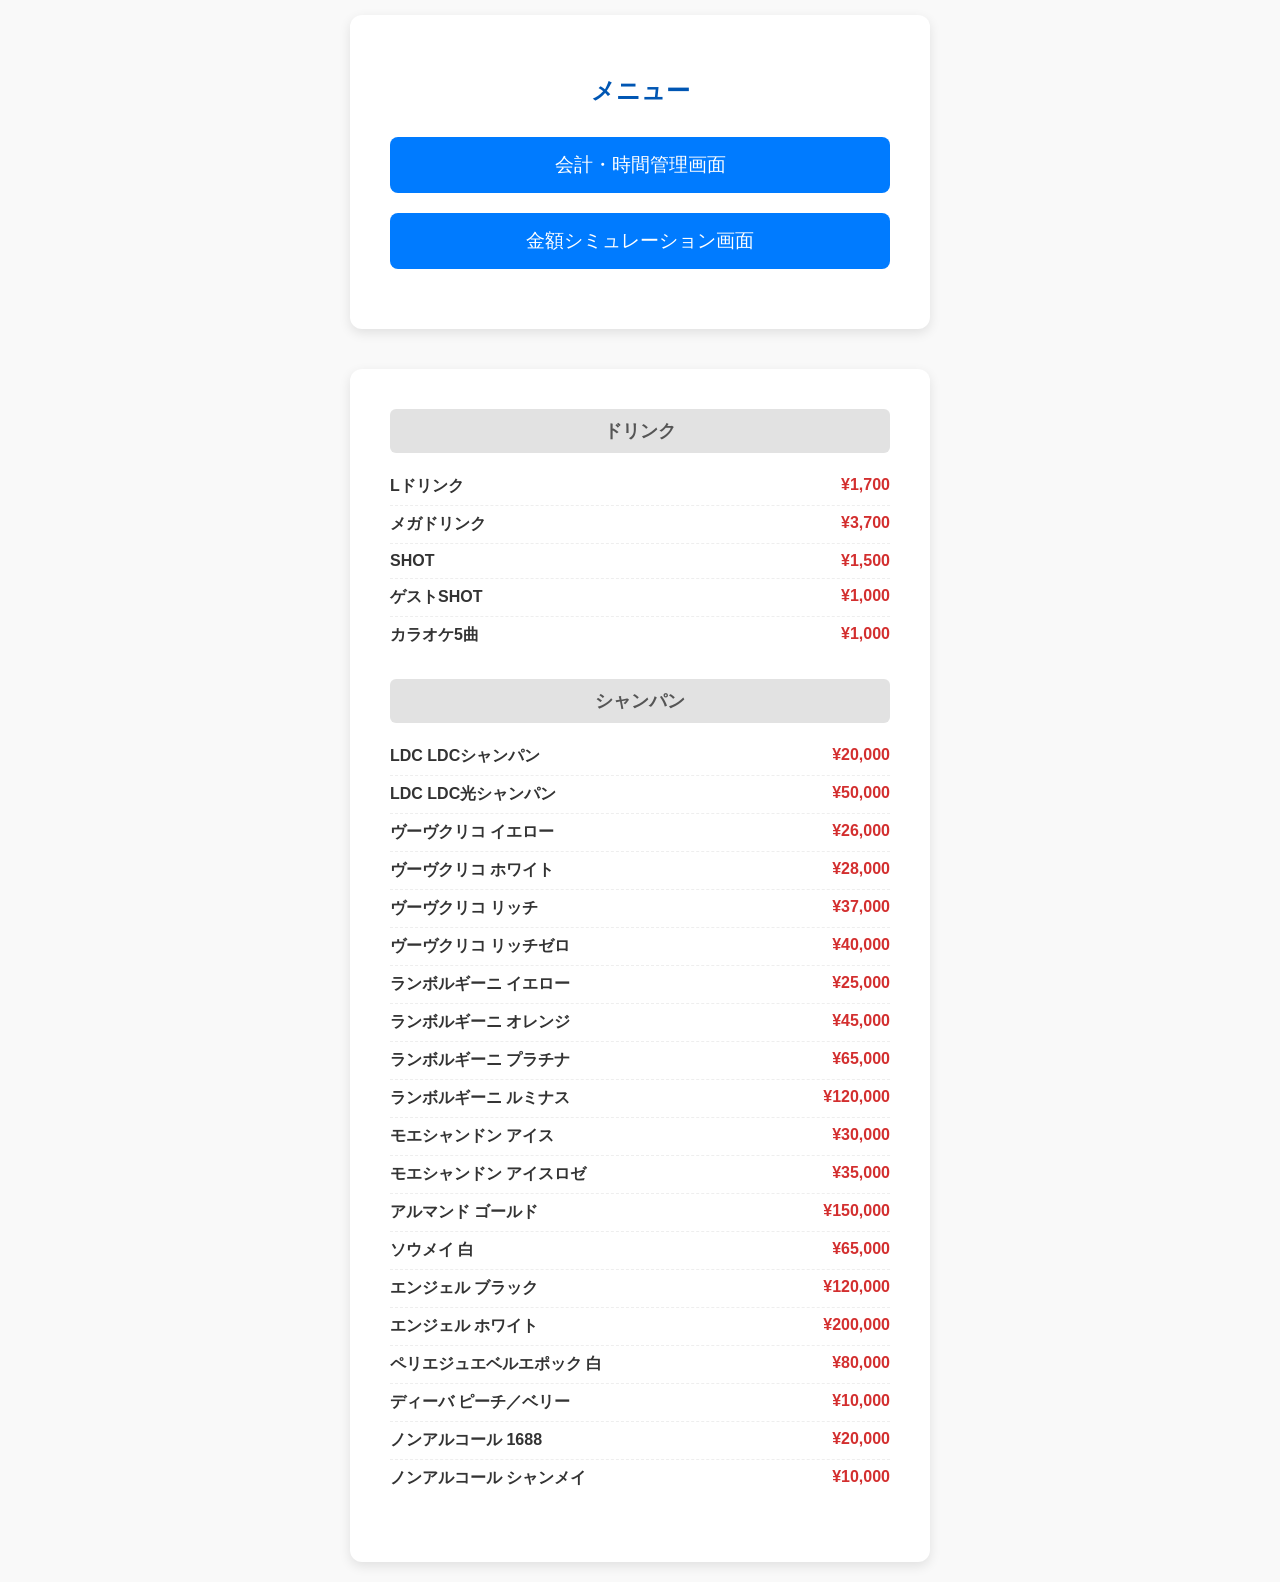
==== menu.html @ 04d0ab97 "メニュー画面を追加" ====
<!DOCTYPE html>
<html lang="ja">
<head>
  <meta charset="UTF-8">
  <meta name="viewport" content="width=device-width, initial-scale=1.0, maximum-scale=1.0, user-scalable=no">
  <title>メニュー画面</title>
  <meta name="apple-mobile-web-app-capable" content="yes">
  <meta name="apple-mobile-web-app-status-bar-style" content="black">
  <meta name="mobile-web-app-capable" content="yes">
  <link rel="manifest" href="manifest.json">
  <link rel="apple-touch-icon" href="icons/icon-192x192.png">

  <style>
    body {
      font-family: 'Helvetica Neue', sans-serif;
      margin: 0;
      padding: 15px;
      background-color: #f9f9f9;
      color: #333;
      display: flex;
      flex-direction: column;
      align-items: center;
      min-height: 100vh;
      box-sizing: border-box;
      padding-bottom: 20px; /* 下部に少しスペース */
    }

    h2 {
      text-align: center;
      margin-top: 20px;
      margin-bottom: 30px;
      color: #0056b3;
    }

    .container {
      max-width: 500px;
      width: 100%;
      background: #fff;
      border-radius: 12px;
      box-shadow: 0 4px 12px rgba(0,0,0,0.1);
      padding: 30px;
      text-align: center;
      margin-bottom: 20px; /* 下部コンテンツとの間隔 */
    }

    .menu-item {
      margin-bottom: 20px;
    }

    .menu-item a {
      display: block;
      background-color: #007bff;
      color: white;
      text-decoration: none;
      padding: 15px 20px;
      border-radius: 8px;
      font-size: 1.2rem;
      transition: background-color 0.2s ease;
    }

    .menu-item a:hover {
      background-color: #0056b3;
    }

    /* メニューコンテンツのスタイル */
    .menu-content {
      max-width: 500px;
      width: 100%;
      background: #fff;
      border-radius: 12px;
      box-shadow: 0 4px 12px rgba(0,0,0,0.1);
      padding: 20px;
      margin-top: 20px;
    }

    .menu-category {
      margin-bottom: 25px;
    }

    .menu-category h3 {
      background-color: #e2e2e2;
      color: #555;
      padding: 10px;
      border-radius: 6px;
      margin-top: 0;
      margin-bottom: 15px;
      font-size: 1.1rem;
      text-align: center;
    }

    .menu-list {
      list-style: none;
      padding: 0;
      margin: 0;
    }

    .menu-list li {
      display: flex;
      justify-content: space-between;
      padding: 8px 0;
      border-bottom: 1px dashed #eee;
      font-size: 1rem;
    }

    .menu-list li:last-child {
      border-bottom: none;
    }

    .menu-item-name {
      font-weight: bold;
      color: #333;
      flex-grow: 1; /* 名前が長い場合にも対応 */
      text-align: left;
    }

    .menu-item-price {
      font-weight: bold;
      color: #d32f2f; /* 価格は赤系で強調 */
      text-align: right;
      white-space: nowrap; /* 価格の折り返し防止 */
      margin-left: 10px; /* 名前との間隔 */
    }

    /* PWA更新通知バー (index.htmlと共通スタイル) */
    #updateNotification {
      display: none;
      text-align: center;
      padding: 10px;
      background-color: #ffeb3b;
      color: #333;
      margin-top: 20px;
      margin-bottom: 20px;
      border-radius: 8px;
      font-weight: bold;
      width: 100%;
      max-width: 500px;
      box-sizing: border-box;
    }

    #updateNotification button {
      background-color: #007bff;
      color: white;
      border: none;
      padding: 8px 15px;
      border-radius: 5px;
      margin-left: 10px;
      cursor: pointer;
    }

    /* レスポンシブ対応 */
    @media (min-width: 600px) {
      .container, .menu-content, #updateNotification {
        padding: 40px;
      }
    }
  </style>
</head>
<body>
  <div id="updateNotification">
    新しいバージョンがあります！ <button id="updateButton">今すぐ更新</button>
  </div>

  <div class="container">
    <h2>メニュー</h2>

    <div class="menu-item">
      <a href="index.html">会計・時間管理画面</a>
    </div>

    <div class="menu-item">
      <a href="simulation.html">金額シミュレーション画面</a>
    </div>
  </div>

  <div class="menu-content">
    <div class="menu-category">
      <h3>ドリンク</h3>
      <ul class="menu-list">
        <li><span class="menu-item-name">Lドリンク</span><span class="menu-item-price">¥1,700</span></li>
        <li><span class="menu-item-name">メガドリンク</span><span class="menu-item-price">¥3,700</span></li>
        <li><span class="menu-item-name">SHOT</span><span class="menu-item-price">¥1,500</span></li>
        <li><span class="menu-item-name">ゲストSHOT</span><span class="menu-item-price">¥1,000</span></li>
        <li><span class="menu-item-name">カラオケ5曲</span><span class="menu-item-price">¥1,000</span></li>
      </ul>
    </div>

    <div class="menu-category">
      <h3>シャンパン</h3>
      <ul class="menu-list">
        <li><span class="menu-item-name">LDC LDCシャンパン</span><span class="menu-item-price">¥20,000</span></li>
        <li><span class="menu-item-name">LDC LDC光シャンパン</span><span class="menu-item-price">¥50,000</span></li>
        <li><span class="menu-item-name">ヴーヴクリコ イエロー</span><span class="menu-item-price">¥26,000</span></li>
        <li><span class="menu-item-name">ヴーヴクリコ ホワイト</span><span class="menu-item-price">¥28,000</span></li>
        <li><span class="menu-item-name">ヴーヴクリコ リッチ</span><span class="menu-item-price">¥37,000</span></li>
        <li><span class="menu-item-name">ヴーヴクリコ リッチゼロ</span><span class="menu-item-price">¥40,000</span></li>
        <li><span class="menu-item-name">ランボルギーニ イエロー</span><span class="menu-item-price">¥25,000</span></li>
        <li><span class="menu-item-name">ランボルギーニ オレンジ</span><span class="menu-item-price">¥45,000</span></li>
        <li><span class="menu-item-name">ランボルギーニ プラチナ</span><span class="menu-item-price">¥65,000</span></li>
        <li><span class="menu-item-name">ランボルギーニ ルミナス</span><span class="menu-item-price">¥120,000</span></li>
        <li><span class="menu-item-name">モエシャンドン アイス</span><span class="menu-item-price">¥30,000</span></li>
        <li><span class="menu-item-name">モエシャンドン アイスロゼ</span><span class="menu-item-price">¥35,000</span></li>
        <li><span class="menu-item-name">アルマンド ゴールド</span><span class="menu-item-price">¥150,000</span></li>
        <li><span class="menu-item-name">ソウメイ 白</span><span class="menu-item-price">¥65,000</span></li>
        <li><span class="menu-item-name">エンジェル ブラック</span><span class="menu-item-price">¥120,000</span></li>
        <li><span class="menu-item-name">エンジェル ホワイト</span><span class="menu-item-price">¥200,000</span></li>
        <li><span class="menu-item-name">ペリエジュエベルエポック 白</span><span class="menu-item-price">¥80,000</span></li>
        <li><span class="menu-item-name">ディーバ ピーチ／ベリー</span><span class="menu-item-price">¥10,000</span></li>
        <li><span class="menu-item-name">ノンアルコール 1688</span><span class="menu-item-price">¥20,000</span></li>
        <li><span class="menu-item-name">ノンアルコール シャンメイ</span><span class="menu-item-price">¥10,000</span></li>
      </ul>
    </div>
  </div>

  <script>
    // Service Workerの更新通知と処理 (index.htmlと共通)
    let serviceWorkerNewWorker; // Service Workerの新しいインスタンスを保持

    function showUpdateBar() {
      const updateNotification = document.getElementById('updateNotification');
      const updateButton = document.getElementById('updateButton');

      if (updateNotification && updateButton) {
        updateNotification.style.display = 'block';
        updateButton.addEventListener('click', () => {
          if (serviceWorkerNewWorker) {
            serviceWorkerNewWorker.postMessage({ action: 'skipWaiting' }); // Service Workerに更新を指示
          }
        });
      }
    }

    // Service Workerの登録部分にイベントリスナーを追加 (index.htmlと共通)
    if ('serviceWorker' in navigator) {
      window.addEventListener('load', () => {
        navigator.serviceWorker.register('./service-worker.js')
          .then(reg => {
            console.log('ServiceWorker registration successful with scope: ', reg.scope);

            reg.addEventListener('updatefound', () => {
              serviceWorkerNewWorker = reg.installing; // 新しいService Workerを保存

              serviceWorkerNewWorker.addEventListener('statechange', () => {
                if (serviceWorkerNewWorker.state === 'installed') {
                  if (navigator.serviceWorker.controller) {
                    showUpdateBar(); // 更新ボタンを表示
                  }
                }
              });
            });
          })
          .catch(err => {
            console.log('ServiceWorker registration failed: ', err);
          });

        // 新しいService Workerがアクティブ化されたらページをリロード
        navigator.serviceWorker.addEventListener('controllerchange', () => {
          window.location.reload();
        });
      });
    }
  </script>
</body>
</html>
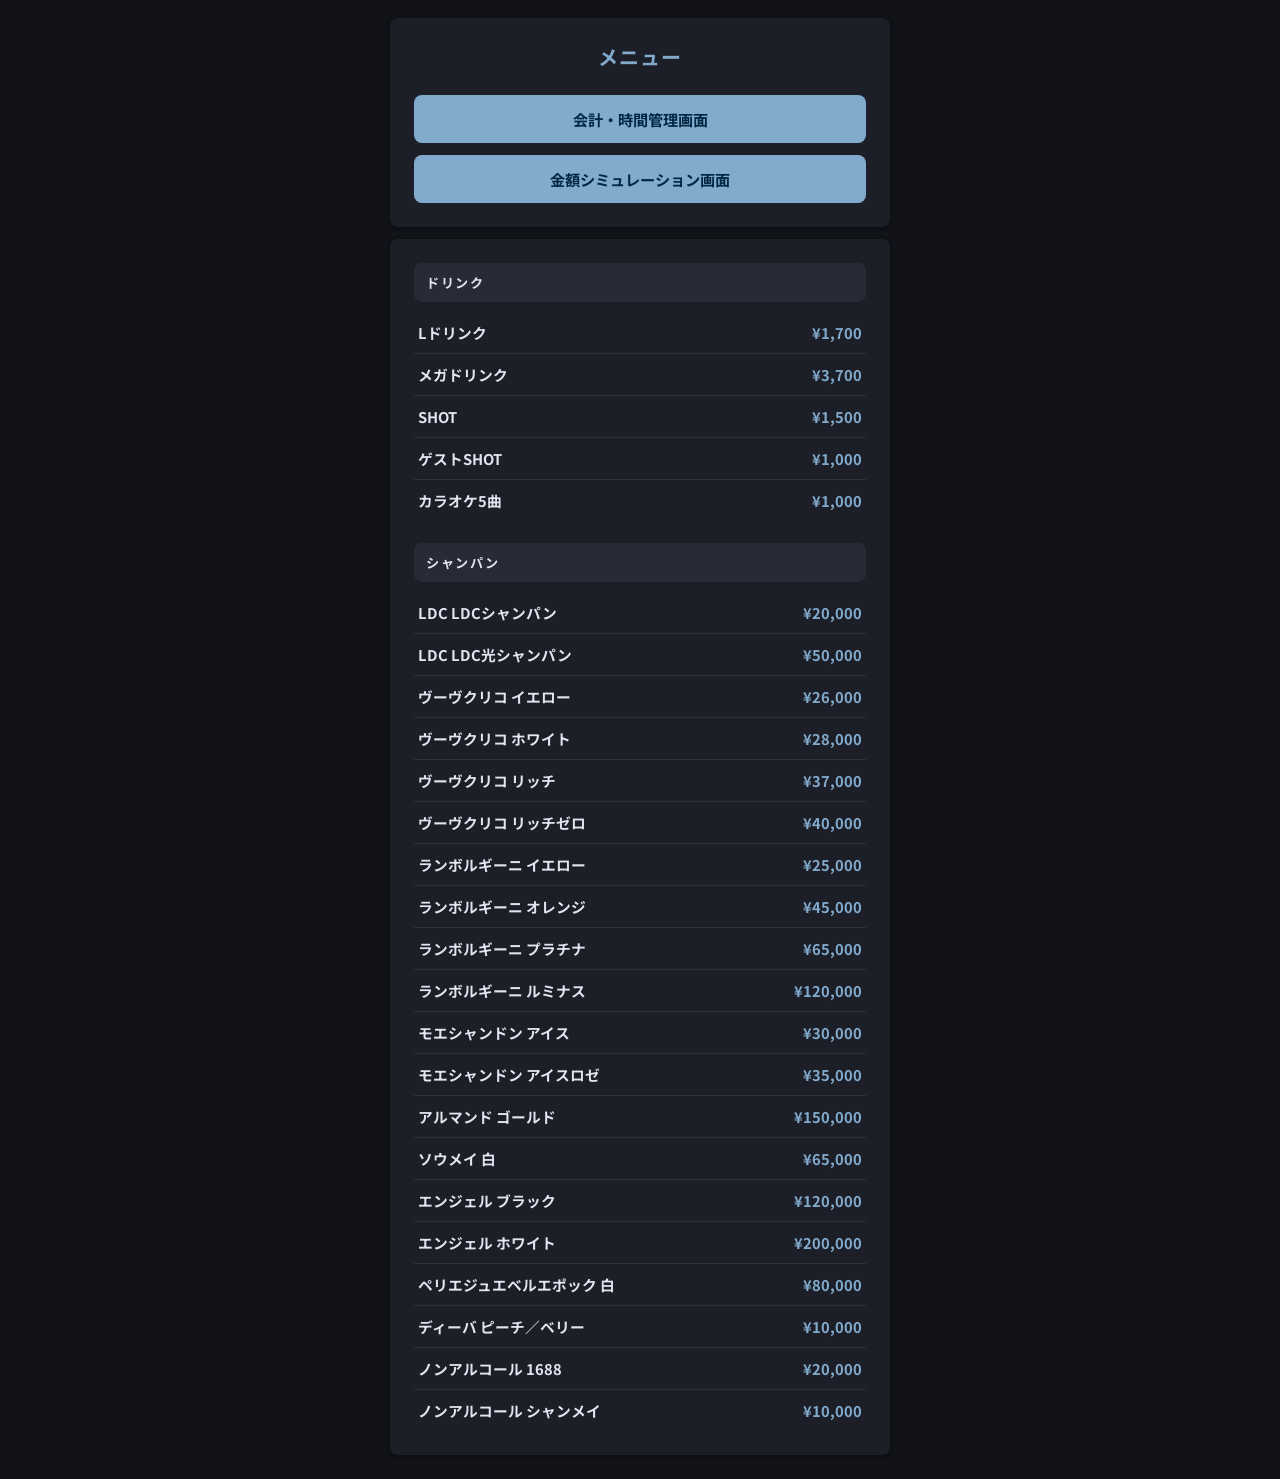
==== commit 85d238fd: "Apply calm material design" ====
--- a/menu.html
+++ b/menu.html
@@ -9,83 +9,96 @@
   <meta name="mobile-web-app-capable" content="yes">
   <link rel="manifest" href="manifest.json">
   <link rel="apple-touch-icon" href="icons/icon-192x192.png">
+  <link href="https://fonts.googleapis.com/css2?family=Noto+Sans+JP:wght@400;500;700&display=swap" rel="stylesheet">
 
   <style>
+    :root {
+      --bg: #111318;
+      --surface: #1c1f27;
+      --surface-hi: #262b36;
+      --primary: #82aacc;
+      --primary-on: #002845;
+      --text-1: #e2e5f0;
+      --text-2: #9aa3b5;
+      --divider: rgba(255,255,255,0.08);
+      --radius: 8px;
+      --font: 'Noto Sans JP', 'Helvetica Neue', sans-serif;
+    }
+
+    * { box-sizing: border-box; }
+
     body {
-      font-family: 'Helvetica Neue', sans-serif;
+      font-family: var(--font);
       margin: 0;
-      padding: 15px;
-      background-color: #f9f9f9;
-      color: #333;
+      padding: 0 12px 24px;
+      background: var(--bg);
+      color: var(--text-1);
       display: flex;
       flex-direction: column;
       align-items: center;
       min-height: 100vh;
-      box-sizing: border-box;
-      padding-bottom: 20px; /* 下部に少しスペース */
     }
 
     h2 {
       text-align: center;
-      margin-top: 20px;
-      margin-bottom: 30px;
-      color: #0056b3;
-    }
-
-    .container {
-      max-width: 500px;
-      width: 100%;
-      background: #fff;
-      border-radius: 12px;
-      box-shadow: 0 4px 12px rgba(0,0,0,0.1);
-      padding: 30px;
-      text-align: center;
-      margin-bottom: 20px; /* 下部コンテンツとの間隔 */
-    }
-
-    .menu-item {
-      margin-bottom: 20px;
-    }
-
-    .menu-item a {
-      display: block;
-      background-color: #007bff;
-      color: white;
-      text-decoration: none;
-      padding: 15px 20px;
-      border-radius: 8px;
-      font-size: 1.2rem;
-      transition: background-color 0.2s ease;
-    }
-
-    .menu-item a:hover {
-      background-color: #0056b3;
-    }
-
-    /* メニューコンテンツのスタイル */
+      margin: 0 0 24px;
+      color: var(--primary);
+      font-size: 1.25rem;
+      letter-spacing: 0.06em;
+    }
+
+    .container,
     .menu-content {
       max-width: 500px;
       width: 100%;
-      background: #fff;
-      border-radius: 12px;
-      box-shadow: 0 4px 12px rgba(0,0,0,0.1);
-      padding: 20px;
-      margin-top: 20px;
-    }
-
-    .menu-category {
-      margin-bottom: 25px;
-    }
+      background: var(--surface);
+      border-radius: var(--radius);
+      box-shadow: 0 1px 4px rgba(0,0,0,0.35);
+    }
+
+    .container {
+      padding: 24px 16px 18px;
+      text-align: center;
+      margin: 18px 0 12px;
+    }
+
+    .menu-item { margin-bottom: 12px; }
+    .menu-item:last-child { margin-bottom: 0; }
+
+    .menu-item a {
+      display: block;
+      background: var(--primary);
+      color: var(--primary-on);
+      text-decoration: none;
+      padding: 13px 16px;
+      border-radius: var(--radius);
+      font-size: 0.95rem;
+      font-weight: 700;
+      transition: opacity 0.2s, transform 0.2s;
+    }
+
+    .menu-item a:hover {
+      opacity: 0.88;
+      transform: translateY(-1px);
+    }
+
+    .menu-content {
+      padding: 16px;
+      margin-top: 0;
+    }
+
+    .menu-category { margin-bottom: 22px; }
+    .menu-category:last-child { margin-bottom: 0; }
 
     .menu-category h3 {
-      background-color: #e2e2e2;
-      color: #555;
-      padding: 10px;
-      border-radius: 6px;
-      margin-top: 0;
-      margin-bottom: 15px;
-      font-size: 1.1rem;
-      text-align: center;
+      background: var(--surface-hi);
+      color: var(--text-1);
+      padding: 10px 12px;
+      border-radius: var(--radius);
+      margin: 0 0 10px;
+      font-size: 0.82rem;
+      letter-spacing: 0.12em;
+      text-align: left;
     }
 
     .menu-list {
@@ -97,61 +110,57 @@
     .menu-list li {
       display: flex;
       justify-content: space-between;
-      padding: 8px 0;
-      border-bottom: 1px dashed #eee;
-      font-size: 1rem;
-    }
-
-    .menu-list li:last-child {
-      border-bottom: none;
-    }
+      gap: 12px;
+      padding: 10px 4px;
+      border-bottom: 1px solid var(--divider);
+      font-size: 0.92rem;
+    }
+
+    .menu-list li:last-child { border-bottom: none; }
 
     .menu-item-name {
-      font-weight: bold;
-      color: #333;
-      flex-grow: 1; /* 名前が長い場合にも対応 */
+      font-weight: 700;
+      color: var(--text-1);
+      flex-grow: 1;
       text-align: left;
     }
 
     .menu-item-price {
-      font-weight: bold;
-      color: #d32f2f; /* 価格は赤系で強調 */
+      font-weight: 700;
+      color: var(--primary);
       text-align: right;
-      white-space: nowrap; /* 価格の折り返し防止 */
-      margin-left: 10px; /* 名前との間隔 */
-    }
-
-    /* PWA更新通知バー (index.htmlと共通スタイル) */
+      white-space: nowrap;
+      font-variant-numeric: tabular-nums;
+    }
+
     #updateNotification {
       display: none;
       text-align: center;
-      padding: 10px;
-      background-color: #ffeb3b;
-      color: #333;
-      margin-top: 20px;
-      margin-bottom: 20px;
-      border-radius: 8px;
-      font-weight: bold;
+      padding: 10px 14px;
+      background: rgba(130,170,204,0.1);
+      border: 1px solid rgba(130,170,204,0.35);
+      color: var(--primary);
+      margin-top: 16px;
+      margin-bottom: 12px;
+      border-radius: var(--radius);
+      font-size: 0.82rem;
       width: 100%;
       max-width: 500px;
-      box-sizing: border-box;
     }
 
     #updateNotification button {
-      background-color: #007bff;
-      color: white;
+      background: var(--primary);
+      color: var(--primary-on);
       border: none;
-      padding: 8px 15px;
-      border-radius: 5px;
-      margin-left: 10px;
+      padding: 6px 12px;
+      border-radius: 6px;
+      margin-left: 8px;
       cursor: pointer;
-    }
-
-    /* レスポンシブ対応 */
+      font-weight: 700;
+    }
+
     @media (min-width: 600px) {
-      .container, .menu-content, #updateNotification {
-        padding: 40px;
-      }
+      .container, .menu-content { padding: 24px; }
     }
   </style>
 </head>
@@ -232,9 +241,10 @@
     // Service Workerの登録部分にイベントリスナーを追加 (index.htmlと共通)
     if ('serviceWorker' in navigator) {
       window.addEventListener('load', () => {
-        navigator.serviceWorker.register('./service-worker.js')
+        navigator.serviceWorker.register('./service-worker.js?v=2.13', { updateViaCache: 'none' })
           .then(reg => {
             console.log('ServiceWorker registration successful with scope: ', reg.scope);
+            reg.update();
 
             reg.addEventListener('updatefound', () => {
               serviceWorkerNewWorker = reg.installing; // 新しいService Workerを保存
@@ -260,4 +270,4 @@
     }
   </script>
 </body>
-</html>+</html>
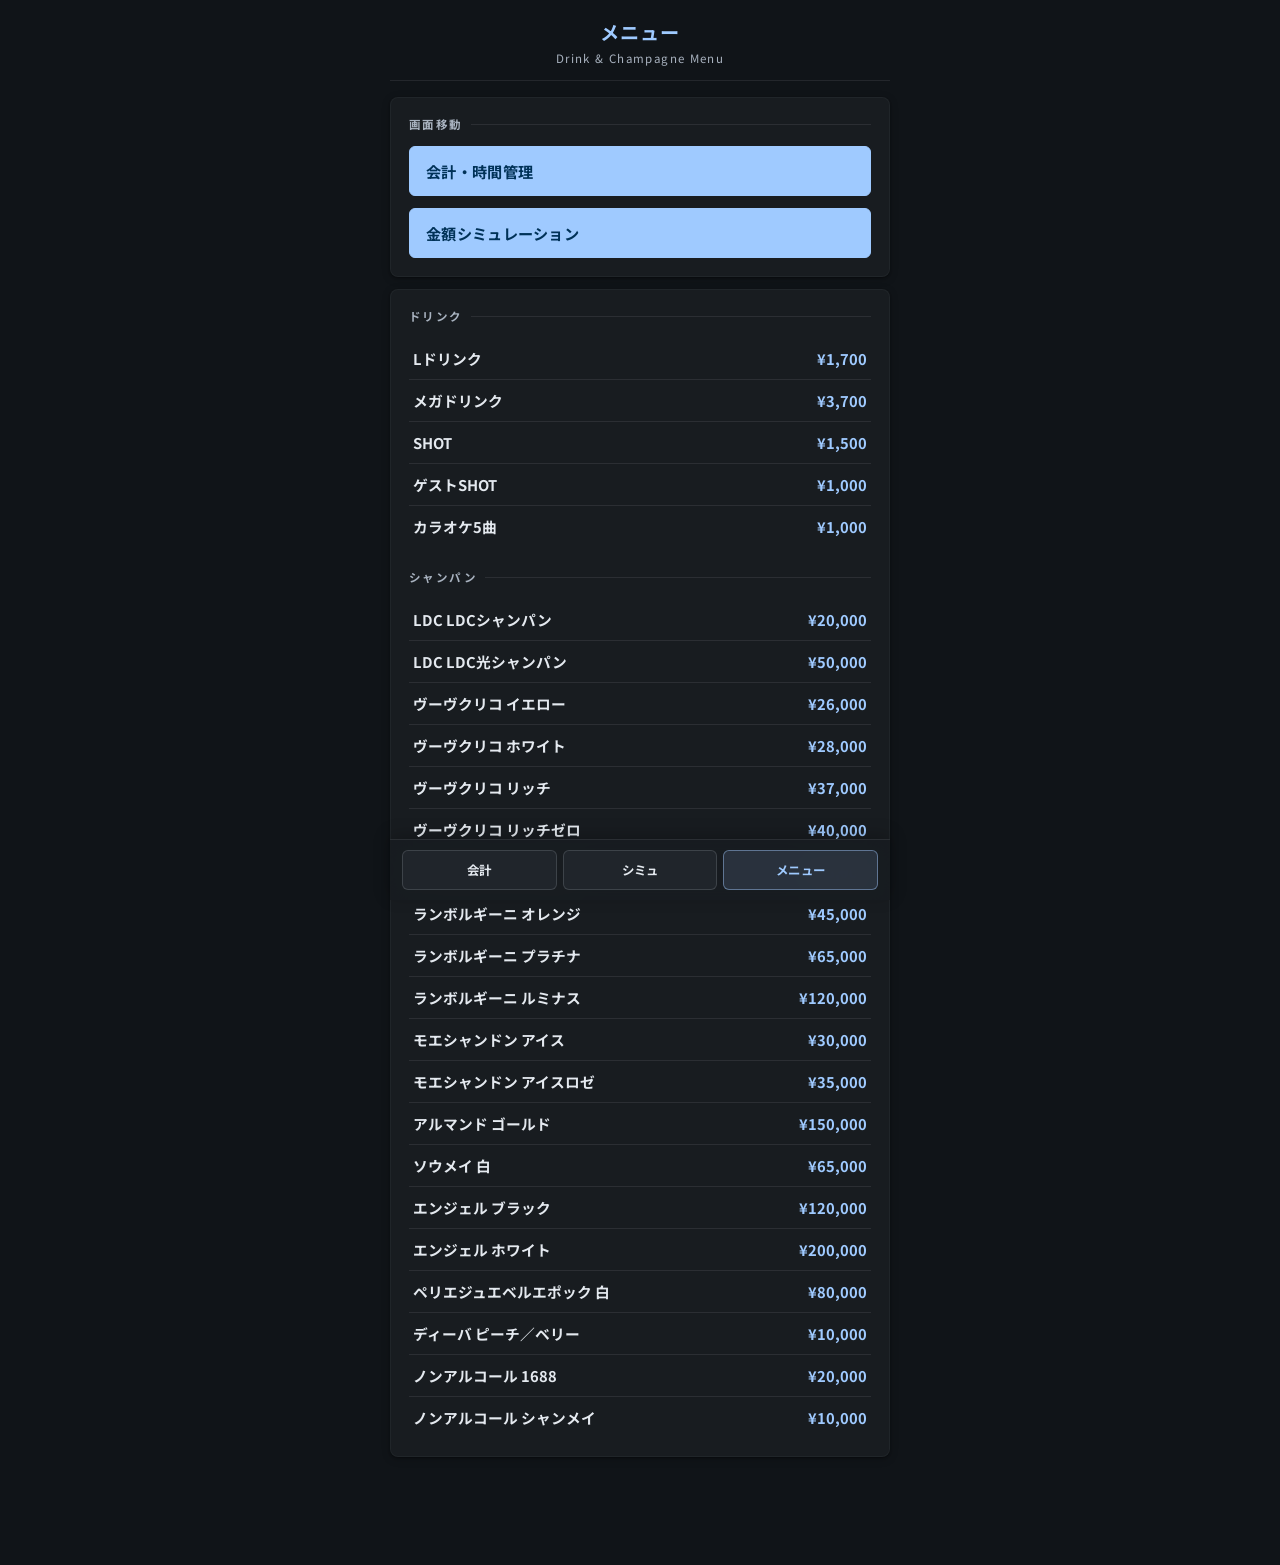
==== commit cb940b33: "Unify material design styling" ====
--- a/menu.html
+++ b/menu.html
@@ -5,26 +5,13 @@
   <meta name="viewport" content="width=device-width, initial-scale=1.0, maximum-scale=1.0, user-scalable=no">
   <title>メニュー画面</title>
   <meta name="apple-mobile-web-app-capable" content="yes">
-  <meta name="apple-mobile-web-app-status-bar-style" content="black">
+  <meta name="apple-mobile-web-app-status-bar-style" content="black-translucent">
   <meta name="mobile-web-app-capable" content="yes">
   <link rel="manifest" href="manifest.json">
   <link rel="apple-touch-icon" href="icons/icon-192x192.png">
   <link href="https://fonts.googleapis.com/css2?family=Noto+Sans+JP:wght@400;500;700&display=swap" rel="stylesheet">
 
   <style>
-    :root {
-      --bg: #111318;
-      --surface: #1c1f27;
-      --surface-hi: #262b36;
-      --primary: #82aacc;
-      --primary-on: #002845;
-      --text-1: #e2e5f0;
-      --text-2: #9aa3b5;
-      --divider: rgba(255,255,255,0.08);
-      --radius: 8px;
-      --font: 'Noto Sans JP', 'Helvetica Neue', sans-serif;
-    }
-
     * { box-sizing: border-box; }
 
     body {
@@ -163,25 +150,30 @@
       .container, .menu-content { padding: 24px; }
     }
   </style>
+  <link rel="stylesheet" href="theme.css?v=2.14">
 </head>
 <body>
-  <div id="updateNotification">
-    新しいバージョンがあります！ <button id="updateButton">今すぐ更新</button>
-  </div>
-
   <div class="container">
-    <h2>メニュー</h2>
-
-    <div class="menu-item">
-      <a href="index.html">会計・時間管理画面</a>
-    </div>
-
-    <div class="menu-item">
-      <a href="simulation.html">金額シミュレーション画面</a>
-    </div>
-  </div>
-
-  <div class="menu-content">
+    <header>
+      <h1>メニュー</h1>
+      <div class="subtitle">Drink &amp; Champagne Menu</div>
+    </header>
+
+    <div id="updateNotification">
+      新バージョンがあります <button id="updateButton">今すぐ更新</button>
+    </div>
+
+    <div class="card">
+      <div class="card-title">画面移動</div>
+      <div class="menu-item">
+        <a href="index.html">会計・時間管理</a>
+      </div>
+      <div class="menu-item">
+        <a href="simulation.html">金額シミュレーション</a>
+      </div>
+    </div>
+
+  <div class="menu-content card">
     <div class="menu-category">
       <h3>ドリンク</h3>
       <ul class="menu-list">
@@ -219,6 +211,13 @@
       </ul>
     </div>
   </div>
+</div>
+
+  <div class="fixed-bottom-bar">
+    <button class="btn btn-ghost" onclick="window.location.href='index.html'">会計</button>
+    <button class="btn btn-ghost" onclick="window.location.href='simulation.html'">シミュ</button>
+    <button class="btn nav-current" disabled>メニュー</button>
+  </div>
 
   <script>
     // Service Workerの更新通知と処理 (index.htmlと共通)
@@ -241,7 +240,7 @@
     // Service Workerの登録部分にイベントリスナーを追加 (index.htmlと共通)
     if ('serviceWorker' in navigator) {
       window.addEventListener('load', () => {
-        navigator.serviceWorker.register('./service-worker.js?v=2.13', { updateViaCache: 'none' })
+        navigator.serviceWorker.register('./service-worker.js?v=2.14', { updateViaCache: 'none' })
           .then(reg => {
             console.log('ServiceWorker registration successful with scope: ', reg.scope);
             reg.update();
--- a/theme.css
+++ b/theme.css
@@ -0,0 +1,231 @@
+:root {
+  --bg: #101418;
+  --surface: #181c20;
+  --surface-hi: #20252b;
+  --primary: #9fcaff;
+  --primary-on: #003258;
+  --primary-cont: #173b57;
+  --primary-txt: #d1e8ff;
+  --primary-dim: rgba(159, 202, 255, 0.13);
+  --secondary: #79d0c4;
+  --error: #ffb4ab;
+  --error-cont: rgba(255, 180, 171, 0.13);
+  --success: #8ddaa0;
+  --warning: #ffd98f;
+  --text-1: #e4e9ef;
+  --text-2: #a8b2bf;
+  --text-3: #6f7986;
+  --divider: rgba(228, 233, 239, 0.09);
+  --outline: rgba(228, 233, 239, 0.15);
+  --radius: 8px;
+  --r: var(--radius);
+  --r-sm: 6px;
+  --shadow-1: 0 1px 2px rgba(0, 0, 0, 0.34), 0 2px 8px rgba(0, 0, 0, 0.22);
+  --font: 'Noto Sans JP', sans-serif;
+  --accent-orange: var(--warning);
+  --accent-green: var(--success);
+  --accent-red: var(--error);
+}
+
+* {
+  box-sizing: border-box;
+}
+
+html {
+  background: var(--bg);
+}
+
+body {
+  display: block;
+  margin: 0;
+  min-height: 100vh;
+  padding: 0 12px 92px;
+  background: var(--bg);
+  color: var(--text-1);
+  font-family: var(--font);
+  -webkit-font-smoothing: antialiased;
+  text-rendering: optimizeLegibility;
+}
+
+.container {
+  width: 100%;
+  max-width: 500px;
+  margin: 0 auto;
+  padding: 0;
+  border-radius: 0;
+  background: transparent;
+  box-shadow: none;
+  text-align: initial;
+}
+
+header {
+  padding: 18px 4px 14px;
+  margin-bottom: 16px;
+  border-bottom: 1px solid var(--divider);
+  text-align: center;
+}
+
+header h1,
+header h2 {
+  margin: 0;
+  color: var(--primary);
+  font-size: 1.2rem;
+  font-weight: 700;
+  letter-spacing: 0.06em;
+}
+
+header .subtitle {
+  margin-top: 4px;
+  color: var(--text-2);
+  font-size: 0.72rem;
+  letter-spacing: 0.12em;
+}
+
+.card,
+.menu-content {
+  width: 100%;
+  margin-bottom: 12px;
+  padding: 16px;
+  border: 1px solid rgba(228, 233, 239, 0.04);
+  border-radius: var(--radius);
+  background: var(--surface);
+  box-shadow: var(--shadow-1);
+}
+
+.card-title,
+.menu-category h3 {
+  display: flex;
+  align-items: center;
+  gap: 8px;
+  margin: 0 0 14px;
+  padding: 0;
+  background: transparent;
+  color: var(--text-2);
+  font-size: 0.72rem;
+  font-weight: 700;
+  letter-spacing: 0.12em;
+  text-align: left;
+  text-transform: uppercase;
+}
+
+.card-title::after,
+.menu-category h3::after {
+  content: '';
+  flex: 1;
+  height: 1px;
+  background: var(--divider);
+}
+
+.btn,
+.budget-set-btn,
+.menu-item a,
+#updateButton {
+  min-height: 40px;
+  border-radius: var(--r-sm);
+  font-family: var(--font);
+  font-weight: 700;
+  letter-spacing: 0.02em;
+  transition: background 0.15s, border-color 0.15s, color 0.15s, opacity 0.15s, transform 0.15s;
+}
+
+.btn-primary,
+.btn-save,
+.budget-set-btn,
+.menu-item a,
+#updateButton {
+  border: 1px solid var(--primary);
+  background: var(--primary);
+  color: var(--primary-on);
+}
+
+.btn-ghost {
+  border: 1px solid var(--outline);
+  background: var(--surface-hi);
+  color: var(--text-1);
+}
+
+.btn-danger {
+  border: 1px solid rgba(255, 180, 171, 0.36);
+  background: var(--error-cont);
+  color: var(--error);
+}
+
+.btn:hover,
+.budget-set-btn:hover,
+.menu-item a:hover,
+#updateButton:hover {
+  opacity: 0.9;
+}
+
+.nav-current,
+.nav-current:hover {
+  border: 1px solid rgba(159, 202, 255, 0.45);
+  background: var(--primary-dim);
+  color: var(--primary);
+  opacity: 1;
+  cursor: default;
+}
+
+.nav-current:disabled {
+  -webkit-text-fill-color: var(--primary);
+}
+
+#updateNotification {
+  display: none;
+  width: 100%;
+  margin: 0 0 12px;
+  padding: 10px 14px;
+  border: 1px solid rgba(159, 202, 255, 0.34);
+  border-radius: var(--r-sm);
+  background: var(--primary-dim);
+  color: var(--primary);
+  text-align: center;
+  font-size: 0.82rem;
+}
+
+#updateButton {
+  min-height: 30px;
+  margin-left: 8px;
+  padding: 5px 12px;
+  cursor: pointer;
+  font-size: 0.8rem;
+}
+
+.fixed-bottom-bar {
+  position: fixed;
+  right: 0;
+  bottom: 0;
+  left: 0;
+  transform: none;
+  z-index: 1000;
+  display: flex;
+  gap: 6px;
+  width: min(100%, 500px);
+  margin: 0 auto;
+  padding: 10px 12px max(10px, env(safe-area-inset-bottom));
+  border-top: 1px solid var(--divider);
+  background: rgba(24, 28, 32, 0.97);
+  box-shadow: 0 -4px 16px rgba(0, 0, 0, 0.22);
+  backdrop-filter: blur(12px);
+}
+
+.fixed-bottom-bar .btn {
+  flex: 1 1 0;
+  min-width: 0;
+  min-height: 40px;
+  padding: 10px 4px;
+  border-radius: var(--r-sm);
+  font-size: 0.78rem;
+  white-space: nowrap;
+}
+
+@media (min-width: 600px) {
+  body {
+    padding-bottom: 96px;
+  }
+
+  .card,
+  .menu-content {
+    padding: 18px;
+  }
+}
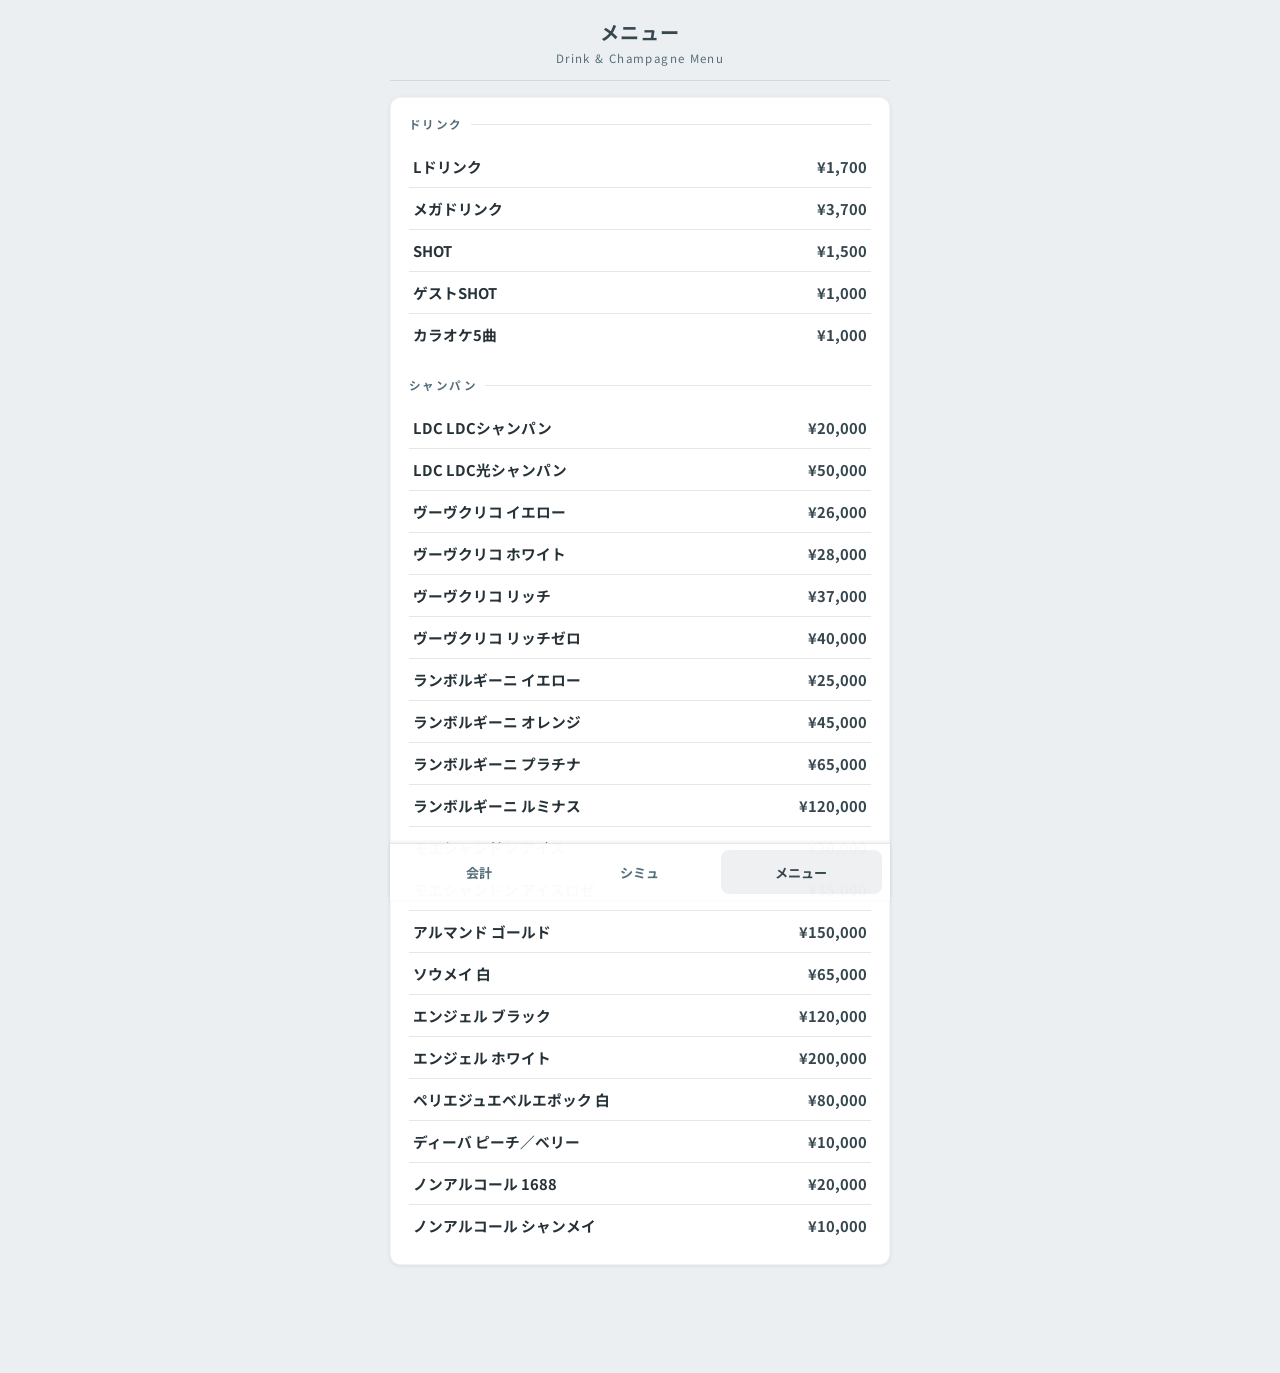
==== commit 39aa0530: "Apply light theme and bottom tabs" ====
--- a/menu.html
+++ b/menu.html
@@ -150,7 +150,7 @@
       .container, .menu-content { padding: 24px; }
     }
   </style>
-  <link rel="stylesheet" href="theme.css?v=2.14">
+  <link rel="stylesheet" href="theme.css?v=2.15">
 </head>
 <body>
   <div class="container">
@@ -161,16 +161,6 @@
 
     <div id="updateNotification">
       新バージョンがあります <button id="updateButton">今すぐ更新</button>
-    </div>
-
-    <div class="card">
-      <div class="card-title">画面移動</div>
-      <div class="menu-item">
-        <a href="index.html">会計・時間管理</a>
-      </div>
-      <div class="menu-item">
-        <a href="simulation.html">金額シミュレーション</a>
-      </div>
     </div>
 
   <div class="menu-content card">
@@ -213,11 +203,11 @@
   </div>
 </div>
 
-  <div class="fixed-bottom-bar">
-    <button class="btn btn-ghost" onclick="window.location.href='index.html'">会計</button>
-    <button class="btn btn-ghost" onclick="window.location.href='simulation.html'">シミュ</button>
-    <button class="btn nav-current" disabled>メニュー</button>
-  </div>
+  <nav class="bottom-tabs" aria-label="画面切り替え">
+    <a class="bottom-tab" href="index.html">会計</a>
+    <a class="bottom-tab" href="simulation.html">シミュ</a>
+    <button class="bottom-tab tab-current" type="button" disabled>メニュー</button>
+  </nav>
 
   <script>
     // Service Workerの更新通知と処理 (index.htmlと共通)
@@ -240,7 +230,7 @@
     // Service Workerの登録部分にイベントリスナーを追加 (index.htmlと共通)
     if ('serviceWorker' in navigator) {
       window.addEventListener('load', () => {
-        navigator.serviceWorker.register('./service-worker.js?v=2.14', { updateViaCache: 'none' })
+        navigator.serviceWorker.register('./service-worker.js?v=2.15', { updateViaCache: 'none' })
           .then(reg => {
             console.log('ServiceWorker registration successful with scope: ', reg.scope);
             reg.update();
--- a/theme.css
+++ b/theme.css
@@ -1,26 +1,26 @@
 :root {
-  --bg: #101418;
-  --surface: #181c20;
-  --surface-hi: #20252b;
-  --primary: #9fcaff;
-  --primary-on: #003258;
-  --primary-cont: #173b57;
-  --primary-txt: #d1e8ff;
-  --primary-dim: rgba(159, 202, 255, 0.13);
-  --secondary: #79d0c4;
-  --error: #ffb4ab;
-  --error-cont: rgba(255, 180, 171, 0.13);
-  --success: #8ddaa0;
-  --warning: #ffd98f;
-  --text-1: #e4e9ef;
-  --text-2: #a8b2bf;
-  --text-3: #6f7986;
-  --divider: rgba(228, 233, 239, 0.09);
-  --outline: rgba(228, 233, 239, 0.15);
-  --radius: 8px;
+  --bg: #eceff1;
+  --surface: #ffffff;
+  --surface-hi: #f5f7f8;
+  --primary: #37474f;
+  --primary-on: #ffffff;
+  --primary-cont: #37474f;
+  --primary-txt: #ffffff;
+  --primary-dim: rgba(55, 71, 79, 0.08);
+  --secondary: #546e7a;
+  --error: #b71c1c;
+  --error-cont: rgba(183, 28, 28, 0.08);
+  --success: #2e7d32;
+  --warning: #b26a00;
+  --text-1: #263238;
+  --text-2: #546e7a;
+  --text-3: #78909c;
+  --divider: rgba(38, 50, 56, 0.12);
+  --outline: rgba(38, 50, 56, 0.22);
+  --radius: 10px;
   --r: var(--radius);
-  --r-sm: 6px;
-  --shadow-1: 0 1px 2px rgba(0, 0, 0, 0.34), 0 2px 8px rgba(0, 0, 0, 0.22);
+  --r-sm: 8px;
+  --shadow-1: 0 1px 4px rgba(0, 0, 0, 0.08);
   --font: 'Noto Sans JP', sans-serif;
   --accent-orange: var(--warning);
   --accent-green: var(--success);
@@ -76,7 +76,7 @@
 
 header .subtitle {
   margin-top: 4px;
-  color: var(--text-2);
+  color: var(--secondary);
   font-size: 0.72rem;
   letter-spacing: 0.12em;
 }
@@ -86,7 +86,7 @@
   width: 100%;
   margin-bottom: 12px;
   padding: 16px;
-  border: 1px solid rgba(228, 233, 239, 0.04);
+  border: 1px solid rgba(38, 50, 56, 0.06);
   border-radius: var(--radius);
   background: var(--surface);
   box-shadow: var(--shadow-1);
@@ -100,7 +100,7 @@
   margin: 0 0 14px;
   padding: 0;
   background: transparent;
-  color: var(--text-2);
+  color: var(--secondary);
   font-size: 0.72rem;
   font-weight: 700;
   letter-spacing: 0.12em;
@@ -140,12 +140,12 @@
 
 .btn-ghost {
   border: 1px solid var(--outline);
-  background: var(--surface-hi);
+  background: var(--surface);
   color: var(--text-1);
 }
 
 .btn-danger {
-  border: 1px solid rgba(255, 180, 171, 0.36);
+  border: 1px solid rgba(183, 28, 28, 0.24);
   background: var(--error-cont);
   color: var(--error);
 }
@@ -157,16 +157,64 @@
   opacity: 0.9;
 }
 
-.nav-current,
-.nav-current:hover {
-  border: 1px solid rgba(159, 202, 255, 0.45);
+.card-actions {
+  display: grid;
+  grid-template-columns: 1fr 1fr;
+  gap: 8px;
+  margin-top: 14px;
+  padding-top: 14px;
+  border-top: 1px solid var(--divider);
+}
+
+.card-actions .btn:only-child {
+  grid-column: 1 / -1;
+}
+
+.bottom-tabs {
+  position: fixed;
+  right: 0;
+  bottom: 0;
+  left: 0;
+  z-index: 1000;
+  display: grid;
+  grid-template-columns: repeat(3, minmax(0, 1fr));
+  gap: 0;
+  width: min(100%, 500px);
+  margin: 0 auto;
+  padding: 6px 8px max(6px, env(safe-area-inset-bottom));
+  border-top: 1px solid var(--divider);
+  background: rgba(255, 255, 255, 0.98);
+  box-shadow: 0 -1px 4px rgba(0, 0, 0, 0.08);
+}
+
+.bottom-tab {
+  display: flex;
+  align-items: center;
+  justify-content: center;
+  min-height: 44px;
+  border: 0;
+  border-radius: var(--r-sm);
+  background: transparent;
+  color: var(--secondary);
+  font-family: var(--font);
+  font-size: 0.82rem;
+  font-weight: 700;
+  text-align: center;
+  text-decoration: none;
+}
+
+.bottom-tab:hover {
   background: var(--primary-dim);
   color: var(--primary);
+}
+
+.tab-current,
+.tab-current:hover,
+.tab-current:disabled {
+  background: var(--primary-dim);
+  color: var(--primary);
+  cursor: default;
   opacity: 1;
-  cursor: default;
-}
-
-.nav-current:disabled {
   -webkit-text-fill-color: var(--primary);
 }
 
@@ -175,12 +223,13 @@
   width: 100%;
   margin: 0 0 12px;
   padding: 10px 14px;
-  border: 1px solid rgba(159, 202, 255, 0.34);
+  border: 1px solid rgba(55, 71, 79, 0.18);
   border-radius: var(--r-sm);
-  background: var(--primary-dim);
+  background: var(--surface);
   color: var(--primary);
   text-align: center;
   font-size: 0.82rem;
+  box-shadow: var(--shadow-1);
 }
 
 #updateButton {
@@ -191,32 +240,18 @@
   font-size: 0.8rem;
 }
 
-.fixed-bottom-bar {
-  position: fixed;
-  right: 0;
-  bottom: 0;
-  left: 0;
-  transform: none;
-  z-index: 1000;
-  display: flex;
-  gap: 6px;
-  width: min(100%, 500px);
-  margin: 0 auto;
-  padding: 10px 12px max(10px, env(safe-area-inset-bottom));
-  border-top: 1px solid var(--divider);
-  background: rgba(24, 28, 32, 0.97);
-  box-shadow: 0 -4px 16px rgba(0, 0, 0, 0.22);
-  backdrop-filter: blur(12px);
-}
-
-.fixed-bottom-bar .btn {
-  flex: 1 1 0;
-  min-width: 0;
-  min-height: 40px;
-  padding: 10px 4px;
-  border-radius: var(--r-sm);
-  font-size: 0.78rem;
-  white-space: nowrap;
+.menu-content {
+  margin-top: 0;
+}
+
+.menu-list li {
+  border-bottom-color: var(--divider);
+}
+
+@media (max-width: 380px) {
+  .card-actions {
+    grid-template-columns: 1fr;
+  }
 }
 
 @media (min-width: 600px) {
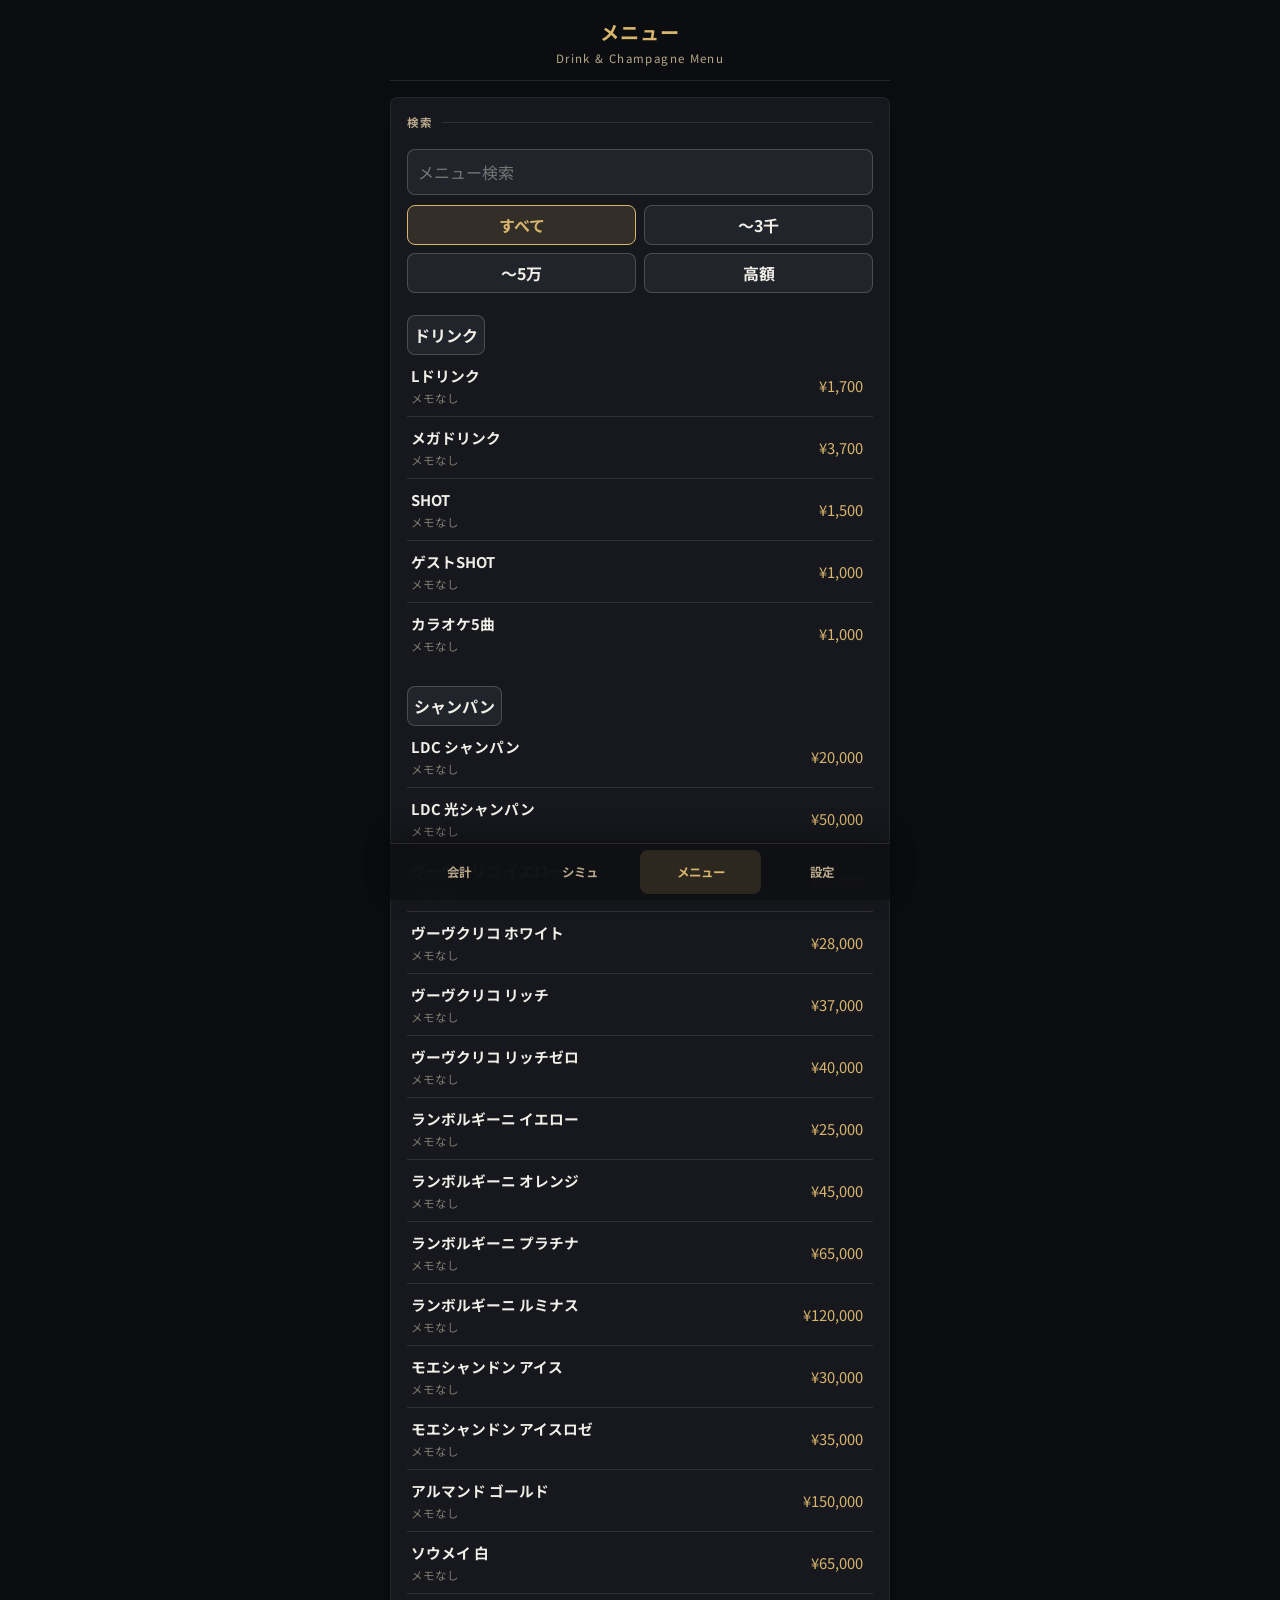
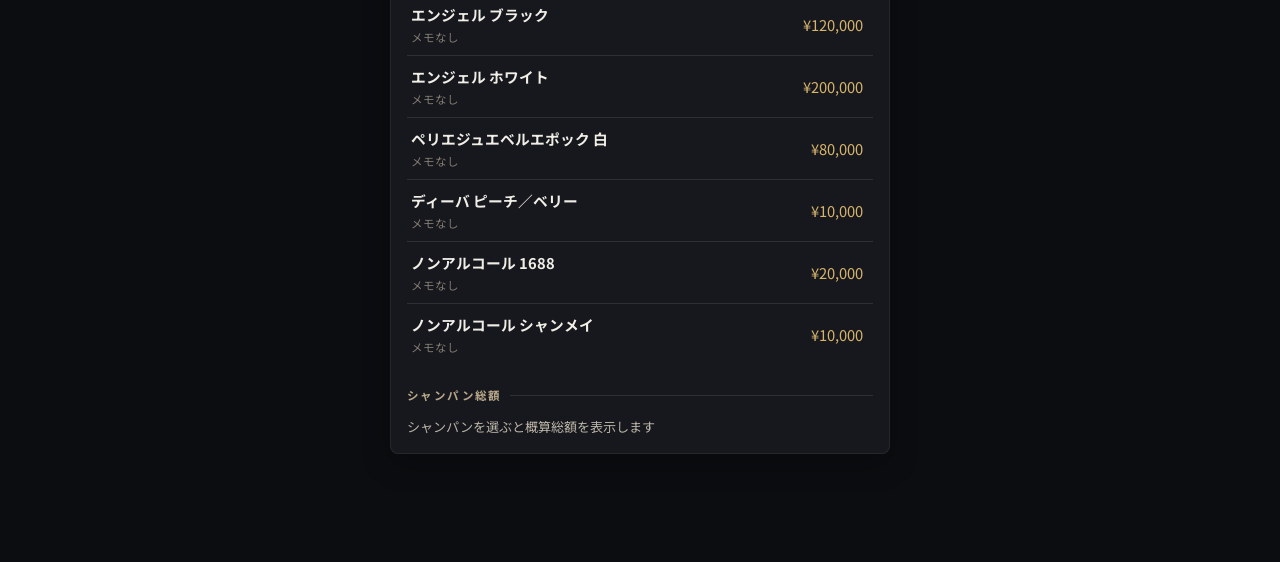
==== commit a2002cd6: "Add lounge visit management update" ====
--- a/menu.html
+++ b/menu.html
@@ -150,7 +150,8 @@
       .container, .menu-content { padding: 24px; }
     }
   </style>
-  <link rel="stylesheet" href="theme.css?v=2.15">
+  <link rel="stylesheet" href="theme.css?v=2.16">
+  <script src="app-core.js?v=2.16"></script>
 </head>
 <body>
   <div class="container">
@@ -160,45 +161,34 @@
     </header>
 
     <div id="updateNotification">
-      新バージョンがあります <button id="updateButton">今すぐ更新</button>
+      v2.16 の更新があります <button id="updateButton">今すぐ更新</button>
     </div>
 
   <div class="menu-content card">
     <div class="menu-category">
-      <h3>ドリンク</h3>
-      <ul class="menu-list">
-        <li><span class="menu-item-name">Lドリンク</span><span class="menu-item-price">¥1,700</span></li>
-        <li><span class="menu-item-name">メガドリンク</span><span class="menu-item-price">¥3,700</span></li>
-        <li><span class="menu-item-name">SHOT</span><span class="menu-item-price">¥1,500</span></li>
-        <li><span class="menu-item-name">ゲストSHOT</span><span class="menu-item-price">¥1,000</span></li>
-        <li><span class="menu-item-name">カラオケ5曲</span><span class="menu-item-price">¥1,000</span></li>
-      </ul>
+      <h3>検索</h3>
+      <input id="menu-search" class="filter-input" type="search" placeholder="メニュー検索">
+      <div class="price-filter-row" id="price-filter-row" style="margin-top:10px;">
+        <button type="button" class="active" data-max="all">すべて</button>
+        <button type="button" data-max="3000">〜3千</button>
+        <button type="button" data-max="50000">〜5万</button>
+        <button type="button" data-max="999999">高額</button>
+      </div>
+    </div>
+
+    <div class="menu-category" data-category="drinks">
+      <button class="category-toggle" type="button" data-toggle="drink-list">ドリンク</button>
+      <ul class="menu-list" id="drink-list"></ul>
+    </div>
+
+    <div class="menu-category" data-category="champagnes">
+      <button class="category-toggle" type="button" data-toggle="champagne-list">シャンパン</button>
+      <ul class="menu-list" id="champagne-list"></ul>
     </div>
 
     <div class="menu-category">
-      <h3>シャンパン</h3>
-      <ul class="menu-list">
-        <li><span class="menu-item-name">LDC LDCシャンパン</span><span class="menu-item-price">¥20,000</span></li>
-        <li><span class="menu-item-name">LDC LDC光シャンパン</span><span class="menu-item-price">¥50,000</span></li>
-        <li><span class="menu-item-name">ヴーヴクリコ イエロー</span><span class="menu-item-price">¥26,000</span></li>
-        <li><span class="menu-item-name">ヴーヴクリコ ホワイト</span><span class="menu-item-price">¥28,000</span></li>
-        <li><span class="menu-item-name">ヴーヴクリコ リッチ</span><span class="menu-item-price">¥37,000</span></li>
-        <li><span class="menu-item-name">ヴーヴクリコ リッチゼロ</span><span class="menu-item-price">¥40,000</span></li>
-        <li><span class="menu-item-name">ランボルギーニ イエロー</span><span class="menu-item-price">¥25,000</span></li>
-        <li><span class="menu-item-name">ランボルギーニ オレンジ</span><span class="menu-item-price">¥45,000</span></li>
-        <li><span class="menu-item-name">ランボルギーニ プラチナ</span><span class="menu-item-price">¥65,000</span></li>
-        <li><span class="menu-item-name">ランボルギーニ ルミナス</span><span class="menu-item-price">¥120,000</span></li>
-        <li><span class="menu-item-name">モエシャンドン アイス</span><span class="menu-item-price">¥30,000</span></li>
-        <li><span class="menu-item-name">モエシャンドン アイスロゼ</span><span class="menu-item-price">¥35,000</span></li>
-        <li><span class="menu-item-name">アルマンド ゴールド</span><span class="menu-item-price">¥150,000</span></li>
-        <li><span class="menu-item-name">ソウメイ 白</span><span class="menu-item-price">¥65,000</span></li>
-        <li><span class="menu-item-name">エンジェル ブラック</span><span class="menu-item-price">¥120,000</span></li>
-        <li><span class="menu-item-name">エンジェル ホワイト</span><span class="menu-item-price">¥200,000</span></li>
-        <li><span class="menu-item-name">ペリエジュエベルエポック 白</span><span class="menu-item-price">¥80,000</span></li>
-        <li><span class="menu-item-name">ディーバ ピーチ／ベリー</span><span class="menu-item-price">¥10,000</span></li>
-        <li><span class="menu-item-name">ノンアルコール 1688</span><span class="menu-item-price">¥20,000</span></li>
-        <li><span class="menu-item-name">ノンアルコール シャンメイ</span><span class="menu-item-price">¥10,000</span></li>
-      </ul>
+      <h3>シャンパン総額</h3>
+      <div class="budget-insight" id="champagne-mini-sim">シャンパンを選ぶと概算総額を表示します</div>
     </div>
   </div>
 </div>
@@ -207,9 +197,82 @@
     <a class="bottom-tab" href="index.html">会計</a>
     <a class="bottom-tab" href="simulation.html">シミュ</a>
     <button class="bottom-tab tab-current" type="button" disabled>メニュー</button>
+    <a class="bottom-tab" href="settings.html">設定</a>
   </nav>
 
   <script>
+    const profile = AppCore.getActiveProfile();
+    let currentFilter = 'all';
+
+    function yen(n) { return '¥' + Number(n || 0).toLocaleString(); }
+
+    function currentBaseTotal() {
+      const session = AppCore.loadSession();
+      if (!session) return 0;
+      const bill = AppCore.calculateBill(profile, session.timer?.setCount || 0, session.drinkQty || {}, session.customDefs || {}, {});
+      return bill.total;
+    }
+
+    function passesFilter(item) {
+      const query = document.getElementById('menu-search').value.trim().toLowerCase();
+      const matchQuery = !query || item.name.toLowerCase().includes(query);
+      const max = currentFilter === 'all' ? Infinity : Number(currentFilter);
+      const matchPrice = currentFilter === '999999' ? item.price > 50000 : item.price <= max;
+      return matchQuery && matchPrice;
+    }
+
+    function renderList(listId, items, champagne) {
+      const ul = document.getElementById(listId);
+      const rows = items.filter(passesFilter);
+      ul.innerHTML = rows.length ? rows.map(item => `
+        <li data-price="${item.price}" data-name="${item.name}">
+          <span>
+            <span class="menu-item-name">${item.name}</span>
+            <span class="menu-note">${item.note || 'メモなし'}</span>
+          </span>
+          <button type="button" class="menu-item-price" data-champagne="${champagne ? item.id : ''}">${yen(item.price)}</button>
+        </li>
+      `).join('') : '<li><span class="menu-item-name">該当なし</span><span class="menu-item-price">—</span></li>';
+    }
+
+    function renderMenus() {
+      renderList('drink-list', profile.drinks, false);
+      renderList('champagne-list', profile.champagnes, true);
+    }
+
+    function showChampagneTotal(id) {
+      const ch = profile.champagnes.find(item => item.id === id);
+      if (!ch) return;
+      const base = currentBaseTotal();
+      const subtotal = ch.price;
+      const service = Math.floor(subtotal * profile.serviceRate);
+      const tax = Math.floor((subtotal + service) * profile.taxRate);
+      const add = Math.round((subtotal + service + tax) / 100) * 100;
+      document.getElementById('champagne-mini-sim').textContent = `${ch.name}を入れると、現在会計から概算 ${yen(base + add)}（追加 ${yen(add)}）`;
+    }
+
+    document.addEventListener('DOMContentLoaded', () => {
+      renderMenus();
+      document.getElementById('menu-search').addEventListener('input', renderMenus);
+      document.getElementById('price-filter-row').addEventListener('click', e => {
+        const btn = e.target.closest('button[data-max]');
+        if (!btn) return;
+        currentFilter = btn.dataset.max;
+        document.querySelectorAll('#price-filter-row button').forEach(b => b.classList.toggle('active', b === btn));
+        renderMenus();
+      });
+      document.querySelectorAll('.category-toggle').forEach(btn => {
+        btn.addEventListener('click', () => {
+          const list = document.getElementById(btn.dataset.toggle);
+          list.hidden = !list.hidden;
+        });
+      });
+      document.getElementById('champagne-list').addEventListener('click', e => {
+        const btn = e.target.closest('[data-champagne]');
+        if (btn && btn.dataset.champagne) showChampagneTotal(btn.dataset.champagne);
+      });
+    });
+
     // Service Workerの更新通知と処理 (index.htmlと共通)
     let serviceWorkerNewWorker; // Service Workerの新しいインスタンスを保持
 
@@ -230,7 +293,7 @@
     // Service Workerの登録部分にイベントリスナーを追加 (index.htmlと共通)
     if ('serviceWorker' in navigator) {
       window.addEventListener('load', () => {
-        navigator.serviceWorker.register('./service-worker.js?v=2.15', { updateViaCache: 'none' })
+        navigator.serviceWorker.register('./service-worker.js?v=2.16', { updateViaCache: 'none' })
           .then(reg => {
             console.log('ServiceWorker registration successful with scope: ', reg.scope);
             reg.update();
--- a/theme.css
+++ b/theme.css
@@ -1,45 +1,41 @@
 :root {
-  --bg: #eceff1;
-  --surface: #ffffff;
-  --surface-hi: #f5f7f8;
-  --primary: #37474f;
-  --primary-on: #ffffff;
-  --primary-cont: #37474f;
-  --primary-txt: #ffffff;
-  --primary-dim: rgba(55, 71, 79, 0.08);
-  --secondary: #546e7a;
-  --error: #b71c1c;
-  --error-cont: rgba(183, 28, 28, 0.08);
-  --success: #2e7d32;
-  --warning: #b26a00;
-  --text-1: #263238;
-  --text-2: #546e7a;
-  --text-3: #78909c;
-  --divider: rgba(38, 50, 56, 0.12);
-  --outline: rgba(38, 50, 56, 0.22);
-  --radius: 10px;
+  --bg: #0c0d10;
+  --surface: #17181d;
+  --surface-hi: #22242b;
+  --primary: #d8b56d;
+  --primary-on: #171108;
+  --primary-cont: #211a12;
+  --primary-txt: #f6e8c7;
+  --primary-dim: rgba(216, 181, 109, 0.14);
+  --secondary: #b8a78a;
+  --error: #d97474;
+  --error-cont: rgba(113, 30, 45, 0.38);
+  --success: #73d8b1;
+  --warning: #e0a657;
+  --text-1: #f0eee7;
+  --text-2: #b9b3a7;
+  --text-3: #807a70;
+  --divider: rgba(240, 238, 231, 0.11);
+  --outline: rgba(240, 238, 231, 0.20);
+  --radius: 8px;
   --r: var(--radius);
   --r-sm: 8px;
-  --shadow-1: 0 1px 4px rgba(0, 0, 0, 0.08);
+  --shadow-1: 0 10px 28px rgba(0, 0, 0, 0.26);
   --font: 'Noto Sans JP', sans-serif;
   --accent-orange: var(--warning);
   --accent-green: var(--success);
   --accent-red: var(--error);
 }
 
-* {
-  box-sizing: border-box;
-}
-
-html {
-  background: var(--bg);
-}
+* { box-sizing: border-box; }
+
+html { background: var(--bg); }
 
 body {
   display: block;
   margin: 0;
   min-height: 100vh;
-  padding: 0 12px 92px;
+  padding: 0 12px 96px;
   background: var(--bg);
   color: var(--text-1);
   font-family: var(--font);
@@ -86,7 +82,7 @@
   width: 100%;
   margin-bottom: 12px;
   padding: 16px;
-  border: 1px solid rgba(38, 50, 56, 0.06);
+  border: 1px solid rgba(240, 238, 231, 0.07);
   border-radius: var(--radius);
   background: var(--surface);
   box-shadow: var(--shadow-1);
@@ -145,7 +141,7 @@
 }
 
 .btn-danger {
-  border: 1px solid rgba(183, 28, 28, 0.24);
+  border: 1px solid rgba(217, 116, 116, 0.32);
   background: var(--error-cont);
   color: var(--error);
 }
@@ -166,9 +162,7 @@
   border-top: 1px solid var(--divider);
 }
 
-.card-actions .btn:only-child {
-  grid-column: 1 / -1;
-}
+.card-actions .btn:only-child { grid-column: 1 / -1; }
 
 .bottom-tabs {
   position: fixed;
@@ -177,14 +171,14 @@
   left: 0;
   z-index: 1000;
   display: grid;
-  grid-template-columns: repeat(3, minmax(0, 1fr));
+  grid-template-columns: repeat(4, minmax(0, 1fr));
   gap: 0;
   width: min(100%, 500px);
   margin: 0 auto;
-  padding: 6px 8px max(6px, env(safe-area-inset-bottom));
+  padding: 6px 8px;
   border-top: 1px solid var(--divider);
-  background: rgba(255, 255, 255, 0.98);
-  box-shadow: 0 -1px 4px rgba(0, 0, 0, 0.08);
+  background: rgba(16, 17, 21, 0.98);
+  box-shadow: 0 -8px 24px rgba(0, 0, 0, 0.32);
 }
 
 .bottom-tab {
@@ -197,7 +191,7 @@
   background: transparent;
   color: var(--secondary);
   font-family: var(--font);
-  font-size: 0.82rem;
+  font-size: 0.78rem;
   font-weight: 700;
   text-align: center;
   text-decoration: none;
@@ -206,6 +200,14 @@
 .bottom-tab:hover {
   background: var(--primary-dim);
   color: var(--primary);
+}
+
+body.has-quick-add {
+  padding-bottom: 148px;
+}
+
+body.has-quick-add .bottom-tabs {
+  bottom: 56px;
 }
 
 .tab-current,
@@ -223,7 +225,7 @@
   width: 100%;
   margin: 0 0 12px;
   padding: 10px 14px;
-  border: 1px solid rgba(55, 71, 79, 0.18);
+  border: 1px solid rgba(216, 181, 109, 0.28);
   border-radius: var(--r-sm);
   background: var(--surface);
   color: var(--primary);
@@ -240,27 +242,315 @@
   font-size: 0.8rem;
 }
 
-.menu-content {
-  margin-top: 0;
-}
-
-.menu-list li {
-  border-bottom-color: var(--divider);
+.menu-content { margin-top: 0; }
+.menu-list li { border-bottom-color: var(--divider); }
+
+button.menu-item-price {
+  border: 0;
+  background: transparent;
+  font: inherit;
+  cursor: pointer;
+}
+
+.status-chip-row {
+  display: flex;
+  flex-wrap: wrap;
+  justify-content: center;
+  gap: 6px;
+  margin-top: 14px;
+}
+
+.status-chip {
+  display: inline-flex;
+  align-items: center;
+  min-height: 28px;
+  padding: 4px 9px;
+  border: 1px solid var(--outline);
+  border-radius: 999px;
+  color: var(--text-2);
+  background: rgba(255, 255, 255, 0.04);
+  font-size: 0.72rem;
+  font-weight: 700;
+}
+
+.status-chip.safe { border-color: rgba(115, 216, 177, 0.32); color: var(--success); }
+.status-chip.warn { border-color: rgba(224, 166, 87, 0.36); color: var(--warning); }
+.status-chip.danger { border-color: rgba(217, 116, 116, 0.38); color: var(--error); }
+
+.status-grid {
+  display: grid;
+  grid-template-columns: repeat(2, minmax(0, 1fr));
+  gap: 8px;
+}
+
+.status-item {
+  min-height: 68px;
+  padding: 10px;
+  border: 1px solid var(--divider);
+  border-radius: var(--r-sm);
+  background: var(--surface-hi);
+}
+
+.status-item span {
+  display: block;
+  margin-bottom: 5px;
+  color: var(--text-2);
+  font-size: 0.68rem;
+}
+
+.status-item strong {
+  display: block;
+  color: var(--text-1);
+  font-size: 1rem;
+  font-variant-numeric: tabular-nums;
+}
+
+.constraint-alert,
+.budget-insight {
+  margin-top: 10px;
+  color: var(--text-2);
+  font-size: 0.82rem;
+  line-height: 1.5;
+}
+
+.constraint-alert.safe { color: var(--success); }
+.constraint-alert.warn { color: var(--warning); }
+.constraint-alert.danger { color: var(--error); font-weight: 700; }
+
+.save-details {
+  margin-top: 12px;
+  padding-top: 10px;
+  border-top: 1px solid var(--divider);
+}
+
+.save-details summary {
+  color: var(--text-2);
+  cursor: pointer;
+  font-size: 0.86rem;
+  font-weight: 700;
+}
+
+.save-form {
+  display: grid;
+  grid-template-columns: repeat(2, minmax(0, 1fr));
+  gap: 10px;
+  margin-top: 12px;
+}
+
+.save-form label {
+  color: var(--text-2);
+  font-size: 0.76rem;
+  font-weight: 700;
+}
+
+.save-form label.wide,
+.save-form .check-row {
+  grid-column: 1 / -1;
+}
+
+.save-form input,
+.save-form select,
+.save-form textarea,
+.settings-form input,
+.settings-form select,
+.settings-form textarea,
+.filter-input {
+  width: 100%;
+  margin-top: 5px;
+  border: 1px solid var(--outline);
+  border-radius: var(--r-sm);
+  background: var(--surface-hi);
+  color: var(--text-1);
+  font: inherit;
+  padding: 10px;
+}
+
+.save-form .check-row {
+  display: flex;
+  align-items: center;
+  gap: 8px;
+}
+
+.save-form .check-row input {
+  width: auto;
+  margin: 0;
+}
+
+.history-store {
+  margin-top: 2px;
+  color: var(--text-1);
+  font-size: 0.86rem;
+  font-weight: 700;
+}
+
+.history-note {
+  margin-top: 8px;
+  color: var(--text-2);
+  font-size: 0.8rem;
+}
+
+.history-actions {
+  display: flex;
+  flex-wrap: wrap;
+  gap: 6px;
+  margin-top: 10px;
+}
+
+.history-actions button {
+  min-height: 32px;
+  border: 1px solid var(--outline);
+  border-radius: var(--r-sm);
+  background: transparent;
+  color: var(--primary);
+  font: inherit;
+  font-size: 0.74rem;
+  font-weight: 700;
+}
+
+.quick-add-bar {
+  position: fixed;
+  right: 0;
+  bottom: 0;
+  left: 0;
+  z-index: 1001;
+  display: grid;
+  grid-template-columns: repeat(3, minmax(0, 1fr));
+  gap: 8px;
+  width: min(100%, 500px);
+  margin: 0 auto;
+  padding: 7px 8px max(7px, env(safe-area-inset-bottom));
+  border-top: 1px solid var(--divider);
+  background: rgba(12, 13, 16, 0.98);
+}
+
+.quick-add-bar button {
+  min-height: 42px;
+  border: 1px solid rgba(216, 181, 109, 0.35);
+  border-radius: var(--r-sm);
+  background: var(--primary-dim);
+  color: var(--primary);
+  font: inherit;
+  font-weight: 800;
+}
+
+.undo-toast {
+  position: fixed;
+  right: 12px;
+  bottom: 124px;
+  left: 12px;
+  z-index: 1200;
+  display: none;
+  align-items: center;
+  justify-content: space-between;
+  gap: 12px;
+  width: min(calc(100% - 24px), 476px);
+  margin: 0 auto;
+  padding: 12px;
+  border: 1px solid rgba(216, 181, 109, 0.30);
+  border-radius: var(--r-sm);
+  background: #211a12;
+  color: var(--primary-txt);
+  box-shadow: var(--shadow-1);
+}
+
+.undo-toast.show { display: flex; }
+
+.undo-toast button {
+  min-height: 34px;
+  border: 1px solid var(--primary);
+  border-radius: var(--r-sm);
+  background: var(--primary);
+  color: var(--primary-on);
+  font: inherit;
+  font-weight: 800;
+  padding: 0 12px;
+}
+
+.sheet-backdrop {
+  position: fixed;
+  inset: 0;
+  z-index: 1300;
+  display: none;
+  align-items: flex-end;
+  justify-content: center;
+  background: rgba(0, 0, 0, 0.55);
+}
+
+.sheet-backdrop.show { display: flex; }
+
+.confirm-sheet-panel {
+  width: min(100%, 500px);
+  padding: 18px 16px max(18px, env(safe-area-inset-bottom));
+  border: 1px solid var(--outline);
+  border-radius: 8px 8px 0 0;
+  background: var(--surface);
+  box-shadow: var(--shadow-1);
+}
+
+.confirm-title {
+  color: var(--text-1);
+  font-size: 1rem;
+  font-weight: 800;
+}
+
+.confirm-message {
+  margin-top: 8px;
+  color: var(--text-2);
+  font-size: 0.9rem;
+  line-height: 1.55;
+}
+
+.confirm-actions {
+  display: grid;
+  grid-template-columns: 1fr 1fr;
+  gap: 8px;
+  margin-top: 16px;
+}
+
+.template-grid,
+.price-filter-row {
+  display: grid;
+  grid-template-columns: repeat(2, minmax(0, 1fr));
+  gap: 8px;
+}
+
+.template-grid button,
+.price-filter-row button,
+.category-toggle {
+  min-height: 40px;
+  border: 1px solid var(--outline);
+  border-radius: var(--r-sm);
+  background: var(--surface-hi);
+  color: var(--text-1);
+  font: inherit;
+  font-weight: 700;
+}
+
+.price-filter-row button.active {
+  border-color: var(--primary);
+  color: var(--primary);
+  background: var(--primary-dim);
+}
+
+.menu-note {
+  display: block;
+  margin-top: 4px;
+  color: var(--text-3);
+  font-size: 0.72rem;
+  text-align: left;
 }
 
 @media (max-width: 380px) {
-  .card-actions {
+  .card-actions,
+  .status-grid,
+  .save-form,
+  .template-grid,
+  .price-filter-row {
     grid-template-columns: 1fr;
   }
 }
 
 @media (min-width: 600px) {
-  body {
-    padding-bottom: 96px;
-  }
-
-  .card,
-  .menu-content {
-    padding: 18px;
-  }
-}
+  body { padding-bottom: 96px; }
+  body.has-quick-add { padding-bottom: 152px; }
+}
